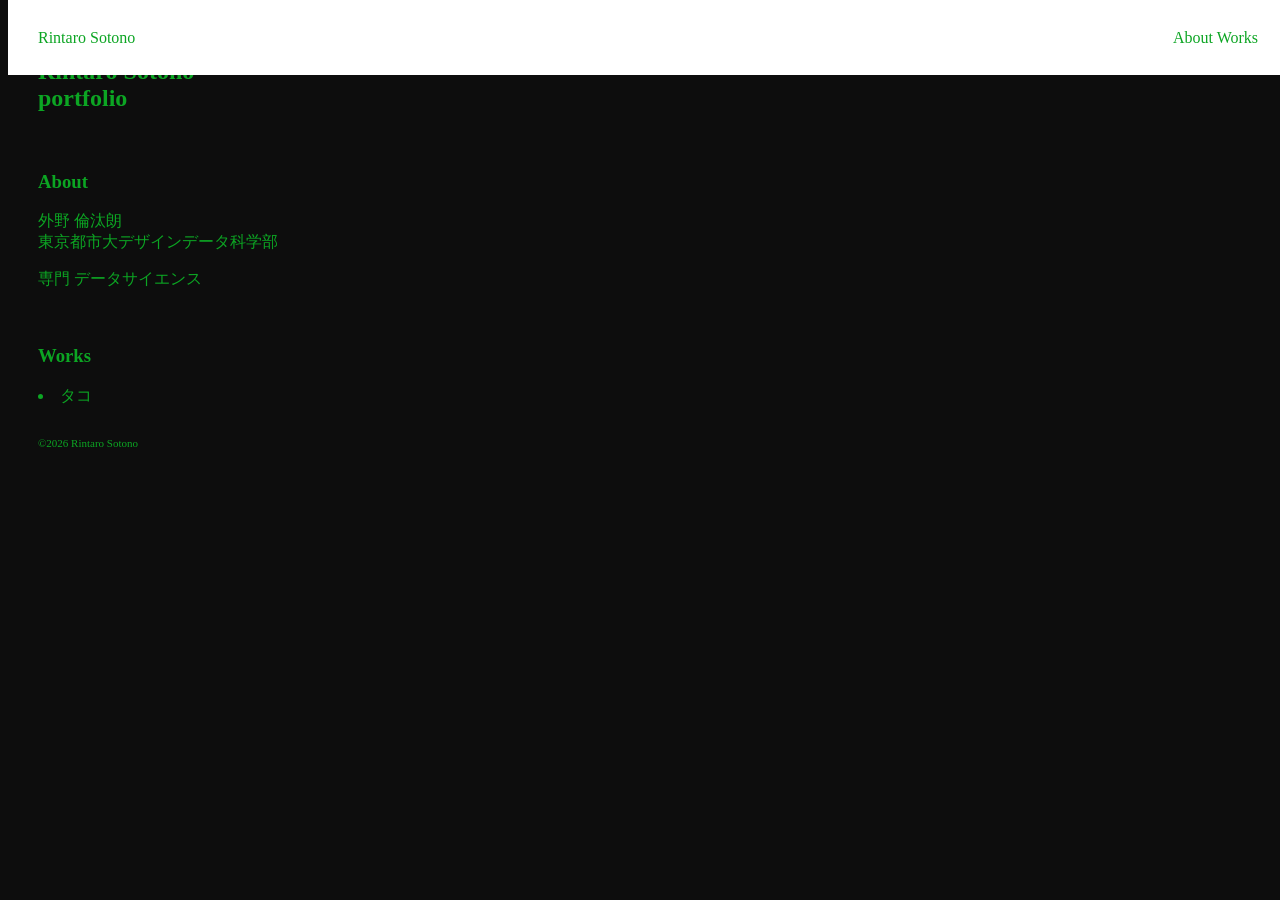
==== index.html @ 978a85d4 "Add files via upload" ====
<!DOCTYPE html>
<html lang="ja">
    <head>
        <meta charset="UTF-8">
        <title>Rintaro Sotono</title>
        <link rel="stylesheet" href="style.css">
     </head>
    <body>
        <header>
            <a href="#top">Rintaro Sotono</a>
            <nav>
                <a href="#about">About</a>
                <a href="#works">Works</a>
            </nav>

        </header>
        <main>
            <section id="top">
             <img src="./media/IMG_9944.jpg" width="80%">
             <h1>
                Rintaro Sotono<br>
                portfolio
             </h1>
            </section>
            <section id="about">
             <h3>About</h3>
             <p>
                外野 倫汰朗<br>
                東京都市大デザインデータ科学部
             </p>
             <p>
                専門 データサイエンス
             </p>
            </section>
            <section id="works">
             <h3>Works</h3>
             <ui>
                <li>タコ</li>
             </ui>
            </section>
        </main>
        <footer>
            <span>©2026 Rintaro Sotono</span>

        </footer>
    </body>
</html>
---- style.css ----
body{
    background: #0d0d0d;
    color: #0ca523;
}
a{
    color: inherit;
    text-decoration: none;
}
header{
    display:flex;
    justify-content: space-between;
    align-items: center;
    width: 100%;
    position: fixed;
    padding: 0px 30px;
    background: #ffffff;
    height: 75px;
    top: 0;
}
nav{
    disply: flex;
    gap: 28px;
}
*{box-sizing:border-box; }
section{
    padding: 10px 30px;
}
footer{
    padding:20px 30px;
    font-size: 11px;
}
nav a:hover{
    color:#648296
}
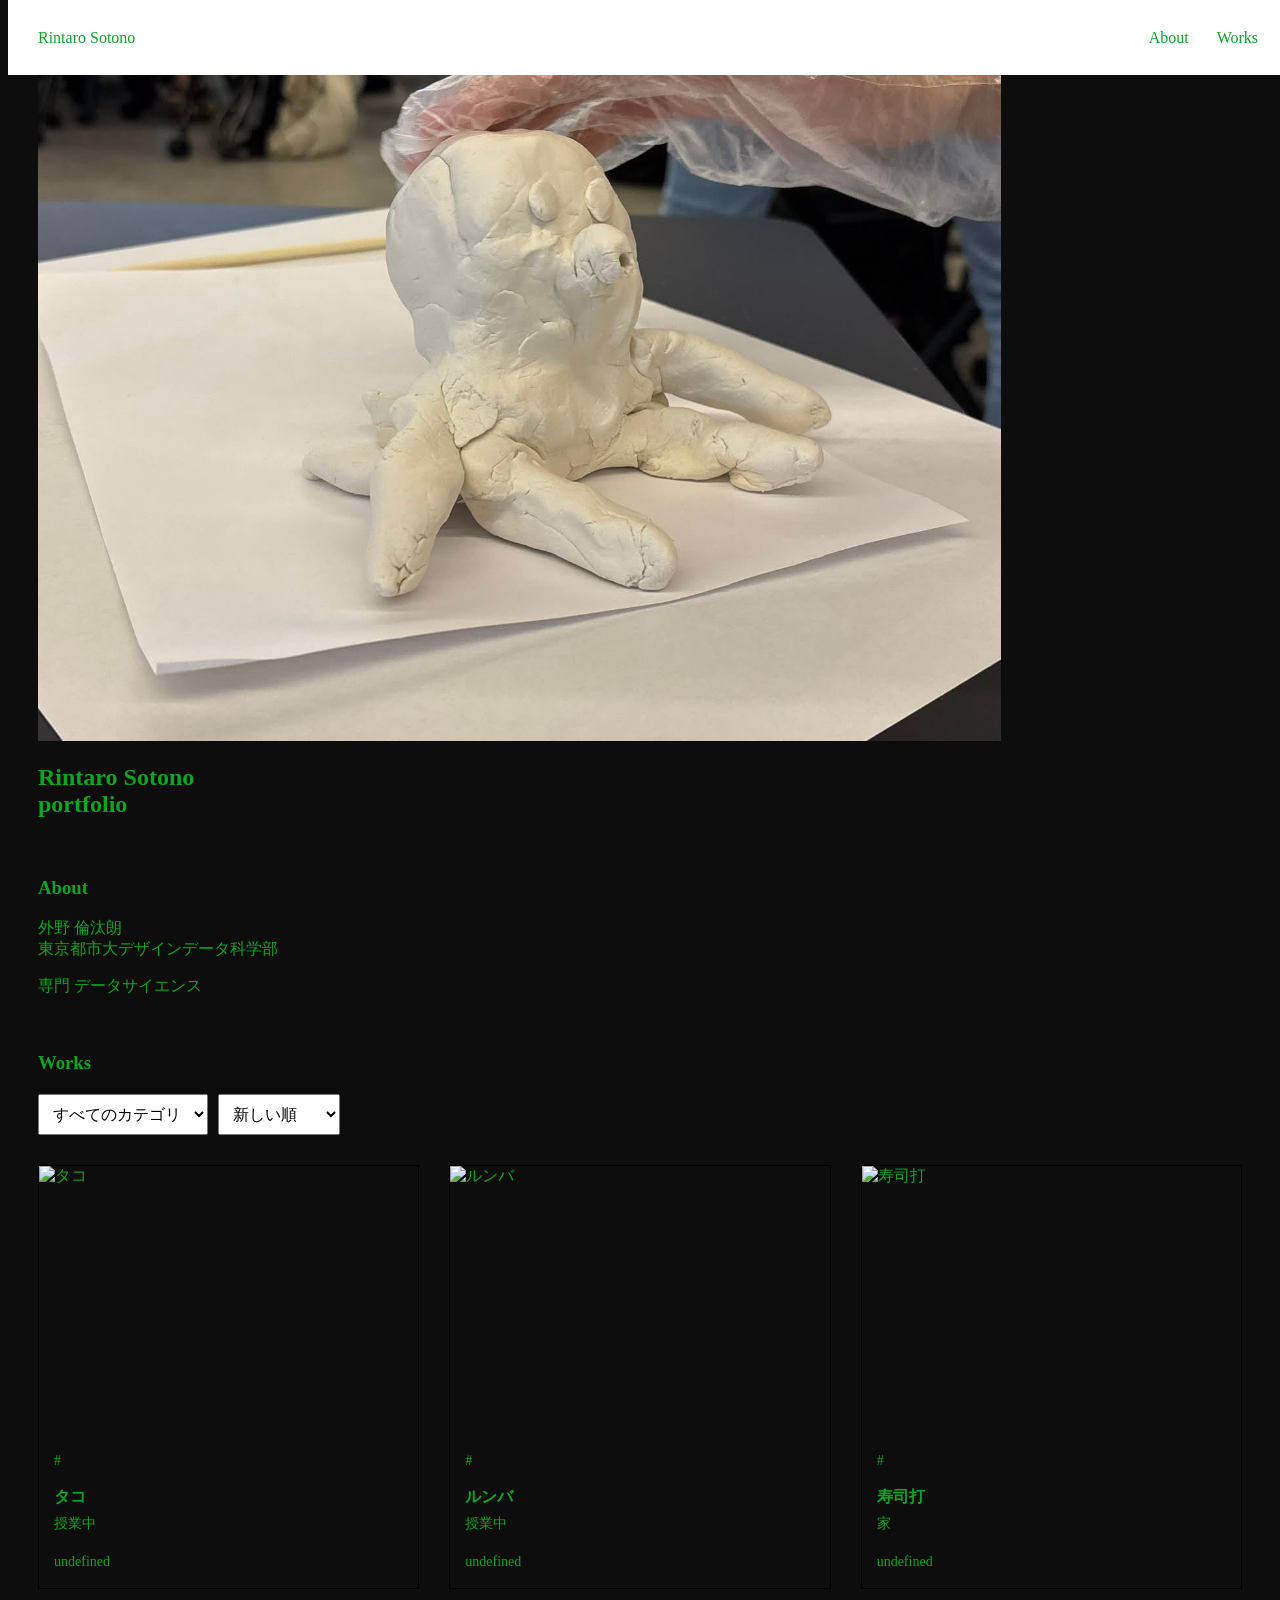
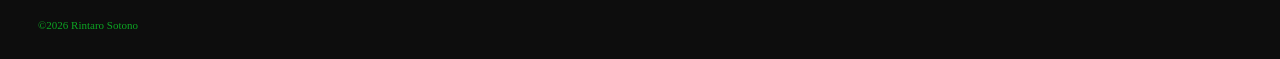
==== commit de780dce: "Add files via upload" ====
--- a/index.html
+++ b/index.html
@@ -32,16 +32,26 @@
                 専門 データサイエンス
              </p>
             </section>
-            <section id="works">
+            <section id="works" class="works">
              <h3>Works</h3>
-             <ui>
-                <li>タコ</li>
-             </ui>
+             <div class="works-controls">
+                <select id="category">
+                    <option value="all">すべてのカテゴリ</option>
+                </select>
+                <select id="sort">
+                    <option value="new">新しい順</option>
+                    <option value="old">古い順</option>
+                    <option value="title">タイトル順</option>
+                </select>
+             </div>
+             <div id="works-grid"></div>
             </section>
         </main>
         <footer>
             <span>©2026 Rintaro Sotono</span>
 
         </footer>
+
+        <script src="works.js"></script>
     </body>
 </html>
--- a/style.css
+++ b/style.css
@@ -18,7 +18,7 @@
     top: 0;
 }
 nav{
-    disply: flex;
+    display: flex;
     gap: 28px;
 }
 *{box-sizing:border-box; }
@@ -31,4 +31,50 @@
 }
 nav a:hover{
     color:#648296
+}
+/*Works*/
+#works-grid{
+    display:grid;
+    grid-template-columns:repeat(3,1fr);
+    gap:30px;
+}
+.work-card img{
+    width:100%;
+    aspect-ratio:4/3;
+    object-fit:cover;
+    display:block;
+}
+.work-card{
+    border:1px solid #000000
+}
+.work-card h4{
+    margin:15px 15px 5px;
+}
+
+.work-card p{
+    margin: 0 15px 15px;
+    font-size:14px;
+    line-height:1.6;
+}
+.work-card:hover{
+    opacity:0.7;
+}
+.works-controls{
+    display:flex;
+    gap:10px;
+    margin-top:20px;
+    margin-bottom:30px;
+}
+.works-controls select{
+    padding:10px;
+    font-size:16px;
+}
+.works-category{
+    font: size 12px;
+    padding-top:14px;
+    color:#9c9c9c;
+}
+.work-year{
+    font-size:10px;
+    margin-top:10px;
 }
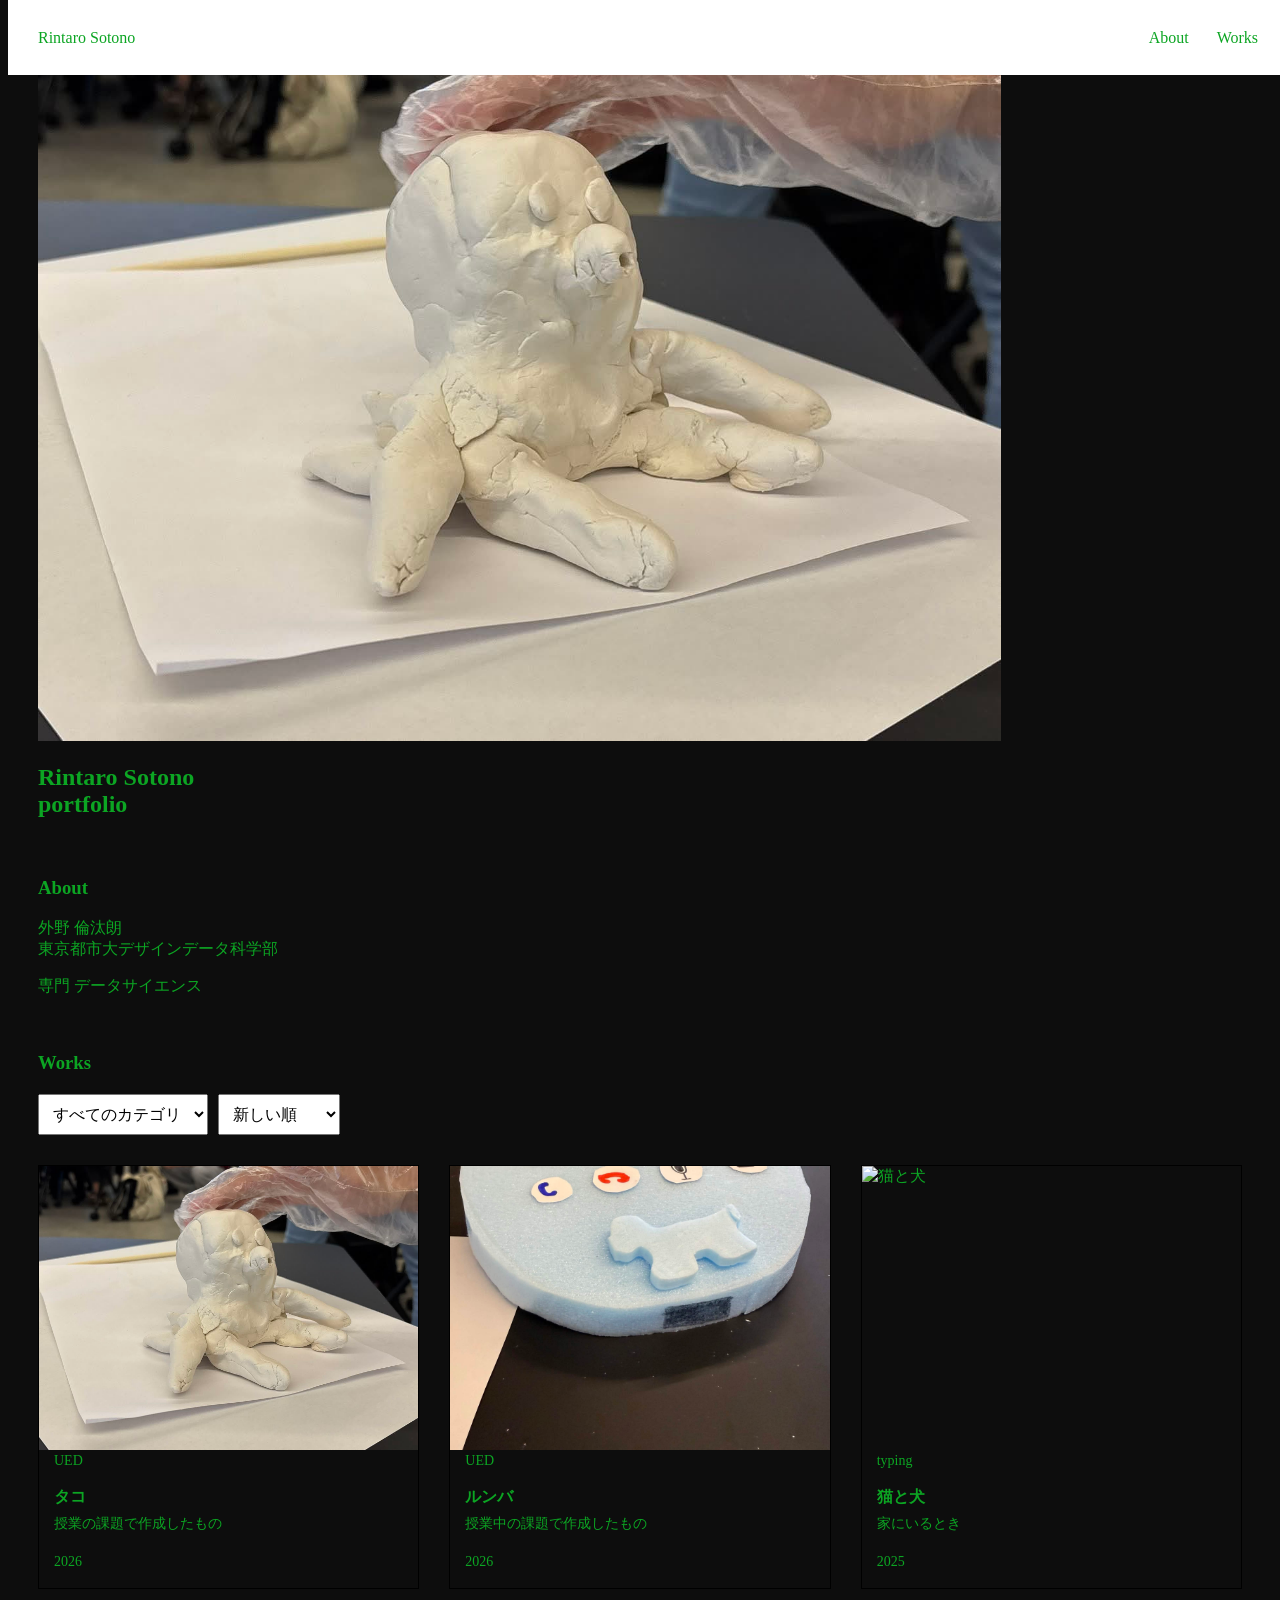
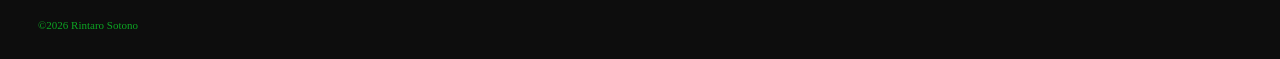
==== commit fa9bcc8e: "Add files via upload" ====
--- a/index.html
+++ b/index.html
@@ -2,6 +2,7 @@
 <html lang="ja">
     <head>
         <meta charset="UTF-8">
+        <meta name="viewport" content="width=device-width,initial-scale1.0">
         <title>Rintaro Sotono</title>
         <link rel="stylesheet" href="style.css">
      </head>
@@ -21,6 +22,7 @@
                 Rintaro Sotono<br>
                 portfolio
              </h1>
+             <p id="weather-icon"> </p>
             </section>
             <section id="about">
              <h3>About</h3>
--- a/style.css
+++ b/style.css
@@ -77,4 +77,53 @@
 .work-year{
     font-size:10px;
     margin-top:10px;
+}
+/* スマートフォン */
+@media screen and (max-width: 600px) {
+    #top {
+        padding-top: 80px;
+    }
+
+    #top img {
+        width: 100%;
+    }
+
+    #works-grid {
+        grid-template-columns: 1fr;
+    }
+
+    .works-controls {
+        flex-direction: column;
+    }
+}
+/* 天気 */
+#weather-icon {
+    font-size: 60px;
+    margin: 0;
+}
+/* 晴れ */
+body.weather-sunny {
+    background-color: #fffaf0;
+}
+
+body.weather-sunny .site-header {
+    background-color: #fffaf0;
+}
+
+/* 曇り */
+body.weather-cloudy {
+    background-color: #dfe3e8;
+}
+
+body.weather-cloudy .site-header {
+    background-color: #dfe3e8;
+}
+
+/* 雨 */
+body.weather-rainy {
+    background-color: #cbd9e5;
+}
+
+body.weather-rainy .site-header {
+    background-color: #cbd9e5;
 }
